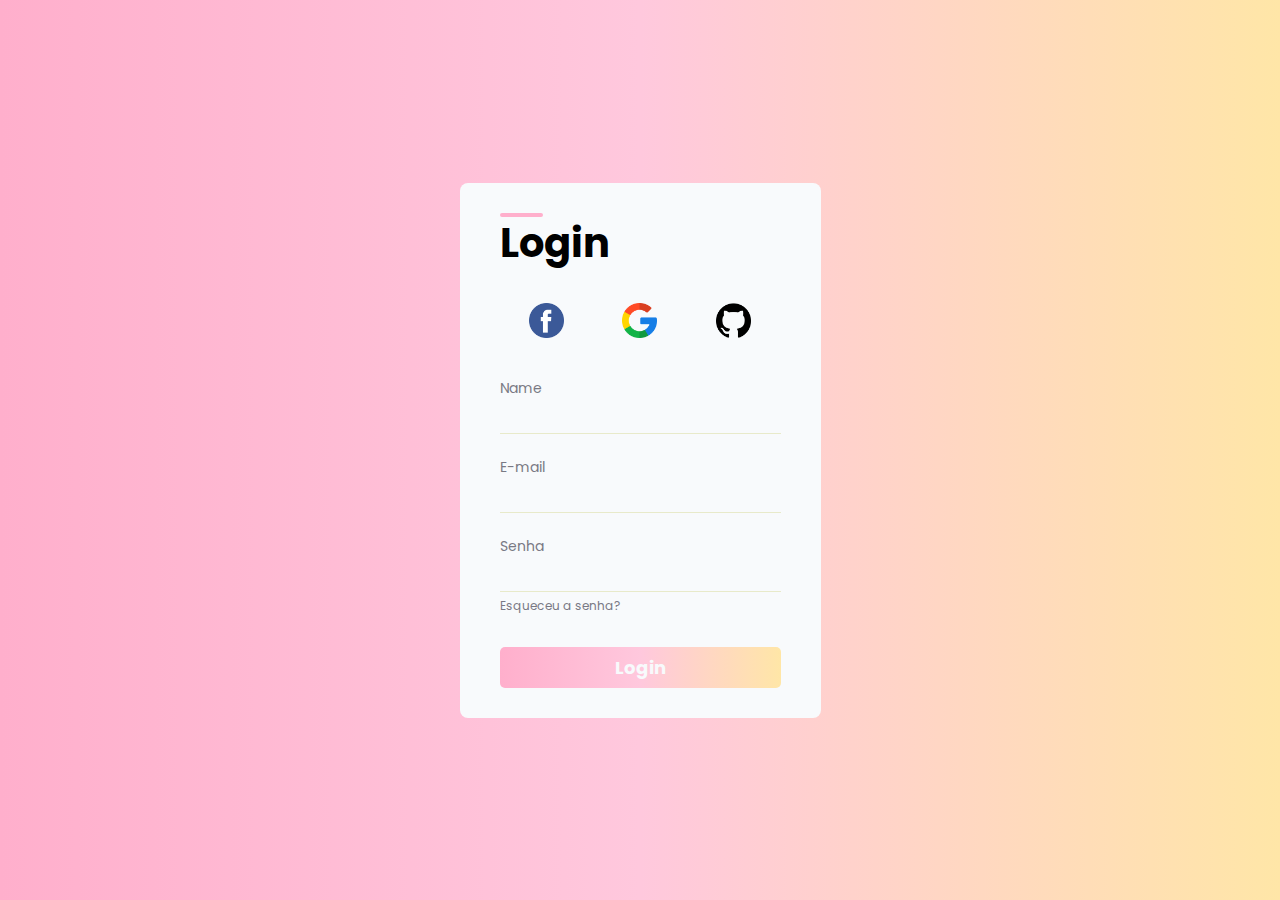
==== login.html @ c8c21b6f "login pronto dark mode" ====
<!DOCTYPE html>
<html lang="pt-br">
<head>
    <meta charset="UTF-8">
    <meta name="viewport" content="width=device-width, initial-scale=1.0">
    <link rel="stylesheet" href="https://cdnjs.cloudflare.com/ajax/libs/font-awesome/6.5.2/css/all.min.css" integrity="sha512-SnH5WK+bZxgPHs44uWIX+LLJAJ9/2PkPKZ5QiAj6Ta86w+fsb2TkcmfRyVX3pBnMFcV7oQPJkl9QevSCWr3W6A==" crossorigin="anonymous" referrerpolicy="no-referrer" />
    
    <link rel="stylesheet" href="assets/css/style.css">

    <title>Login</title>
</head>
<body>
    <main id="container">
        <form id="login_form">
            <div id="form_header">
                <h1>Login</h1>
                <i id="mode_icon" class="fa-solid fa-moon"></i>
            </div>

            <div id="social_media">
                <a href="#">
                    <img src="assets/imgs/facebook.png" alt="Facebook Logo">
                </a>
                <a href="#">
                    <img src="assets/imgs/google.png" alt="Google Logo">
                </a>
                <a href="#">
                    <img src="assets/imgs/github.png" alt="Github Logo">
                </a>
            </div>

            <div id="inputs">
                <div class="input_box">
                    <label for="name">
                        Name 
                        <div class="input_field">
                            <i class="fa-solid fa-user"></i>
                            <input type="text" name="name" id="name">
                        </div>
                    </label>
                </div>

                <div class="input_box">
                    <label for="email">
                        E-mail 
                        <div class="input_field">
                            <i class="fa-solid fa-envelope"></i>
                            <input type="email" name="email" id="email">
                        </div>
                    </label>
                </div>

                <div class="input_box">
                    <label for="password">
                        Senha
                        <div class="input_field">
                            <i class="fa-solid fa-lock"></i>
                            <input type="password" name="senha" id="senha">
                        </div>
                    </label>

                    <div id="forgot_password">
                        <a href="#">
                            Esqueceu a senha?
                        </a>
                    </div>
                </div>
            </div>

            <button type="submit" id="login-button" >
                Login
            </button>
        </form>
    </main>
<script type="text/javascript" src="assets/js/script.js"></script>
</body>
</html>
---- assets/css/style.css ----
@import url('https://fonts.googleapis.com/css2?family=Poppins&display=swap');

:root {
    --color-ligth-50: #f8fafc;

    --color-dark-50: #797984;
    --color-dark-100: #312d37;
    --color-dark-900: #000;

    --color-pink-50: #ffafcc;
    --color-pink-100: #ffc8dd;
    --color-yellow-200: #ffe6a7;

    --color-gradient: linear-gradient(90deg, var(--color-pink-50), var(--color-pink-100), var(--color-yellow-200));
}

* {
    font-family: 'Poppins', sans-serif;
    margin: 0;
    padding: 0;
    box-sizing: border-box;
}

#container {
   height: 100vh;
   width: 100%; 
   background: var(--color-gradient);
   display: flex;
   align-items: center;
   justify-content: center;
}

#login_form {
    background-color: var(--color-ligth-50);
    display: flex;
    flex-direction: column;
    padding: 30px 40px;
    border-radius: 8px;
    gap: 30px;
    box-shadow: 5px, 5px, 8px rgba(0, 0, 0, 0.356);
    height: fit-content;
    animation: dark-to-light 0.3s ease-in-out;
}

#form_header {
    display: flex;
    align-items: center;
    justify-content: space-between;
}

#form_header h1 {
    font-size: 40px;
    position: relative;
}

#form_header h1::before {
    position: absolute;
    content: '';
    width: 40%;
    background-color: var(--color-pink-50);
    height: 4px;
    border-radius: 5px;
}

#mode_icon {
    cursor: pointer;
    font-size: 20px;
}

#social_media {
    display: flex;
    justify-content: space-around;
}

#social_media img {
    width: 35px;
}

#social_media img:hover {
    transform: scale(1.2);
}

#inputs {
    display: flex;
    flex-direction: column;
    align-items: center;
    justify-content: center;
    gap: 20px;
}

.input_box label {
    font-size: 14px;
    color: var(--color-dark-50);
}

.input_field {
    display: flex;
    align-items: center;
    gap: 15px;
    padding: 3px;
    border-bottom: 1px solid #e8eaca ;
}

.input_field i {
    font-size: 18px;
    color: var(--color-dark-900);
}

.input_field input {
    border: none;
    background-color: transparent;
    width: 260px;
    font-size: 18px;
    pad: 0px 5px;
}

.input_field input:focus {
    outline: none;
}

#forgot_password a {
    text-decoration: none;
    font-size: 12px;
    color: var(--color-dark-50);
}

#forgot_password a:hover {
    color: var(--color-pink-100);
}

#login-button {
    border: none;
    background: var(--color-gradient);
    color: var(--color-ligth-50);
    padding: 7px;
    font-size: 18px;
    border-radius: 5px;
    font-weight: bold;
    cursor: pointer;
}

#login-button:hover {
    transform: scale(1.05);
}

.dark#login_form {
    color: var(--color-ligth-50);
    background-color: var(--color-dark-100);
    animation: light-to-dark 0.3s ease-in-out;
}

.dark#login_form .input_field input, 
.dark#login_form .input_field i {
    color: var(--color-ligth-50);
}

@keyframes light-to-dark {
    0% {
        background-color: var(--color-ligth-50);
    }

    100% {
        background-color: var(--color-dark-100);
    }
}

@keyframes dark-to-light {
    0% {
        background-color: var(--color-dark-100);
    }

    100% {
        background-color: var(--color-ligth-50);
    }
}
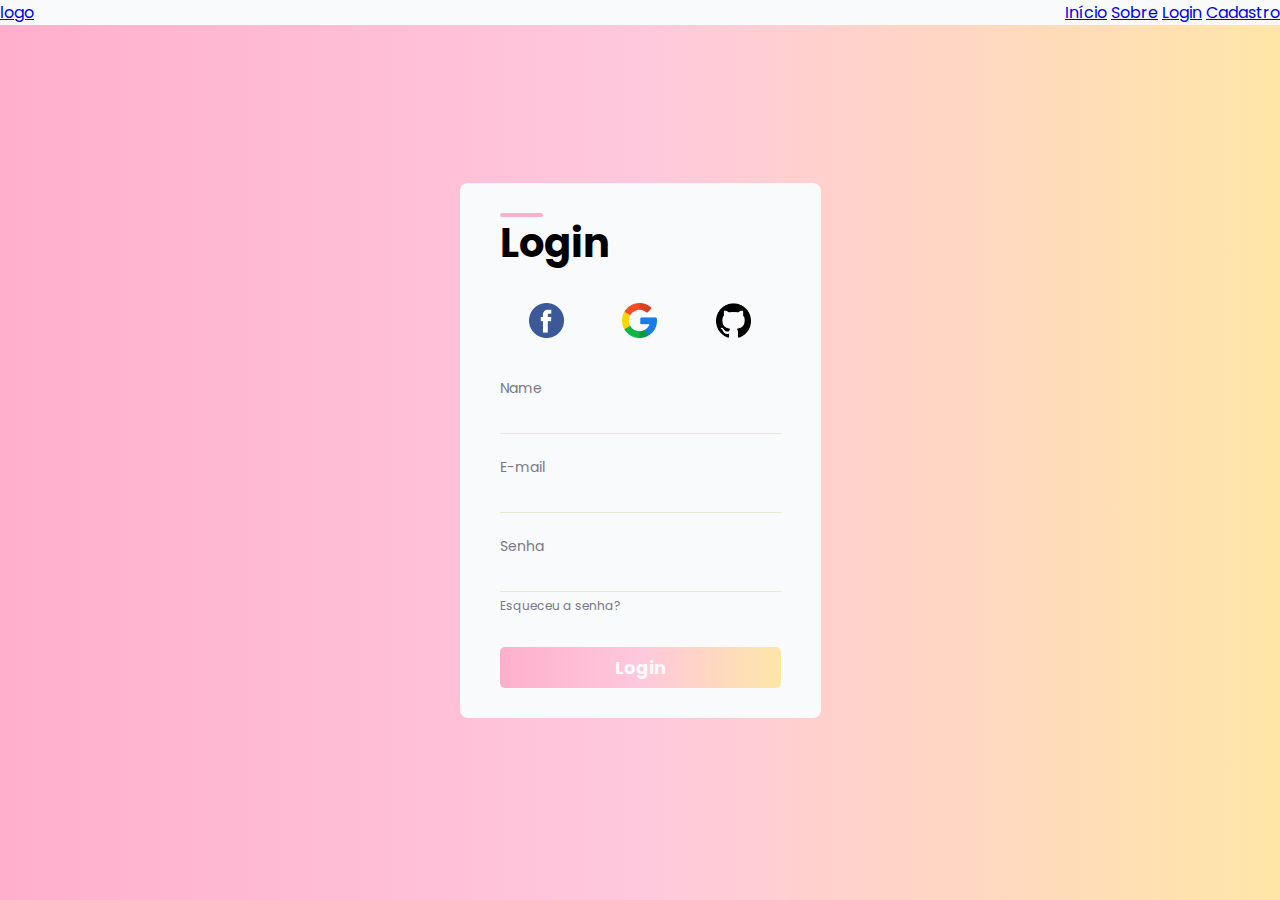
==== commit 596ec6a3: "começando navbar" ====
--- a/login.html
+++ b/login.html
@@ -10,7 +10,20 @@
     <title>Login</title>
 </head>
 <body>
+
+    <header id="header">
+        <a href="#" class="logo">logo</a>
+
+        <nav class="navbar">
+            <a href="#">Início</a>
+            <a href="#">Sobre</a>
+            <a href="#">Login</a>
+            <a href="#">Cadastro</a>
+        </nav>
+    </header>
+
     <main id="container">
+
         <form id="login_form">
             <div id="form_header">
                 <h1>Login</h1>
--- a/assets/css/style.css
+++ b/assets/css/style.css
@@ -19,6 +19,19 @@
     margin: 0;
     padding: 0;
     box-sizing: border-box;
+}
+
+#header {
+    display: flex;
+    position: fixed;
+    top: 0;
+    left: 0;
+    width: 100%;
+    padding: 30px, 100px;
+    background: var(--color-ligth-50);
+    justify-content: space-between;
+    align-items: center;
+    z-index: 100;
 }
 
 #container {
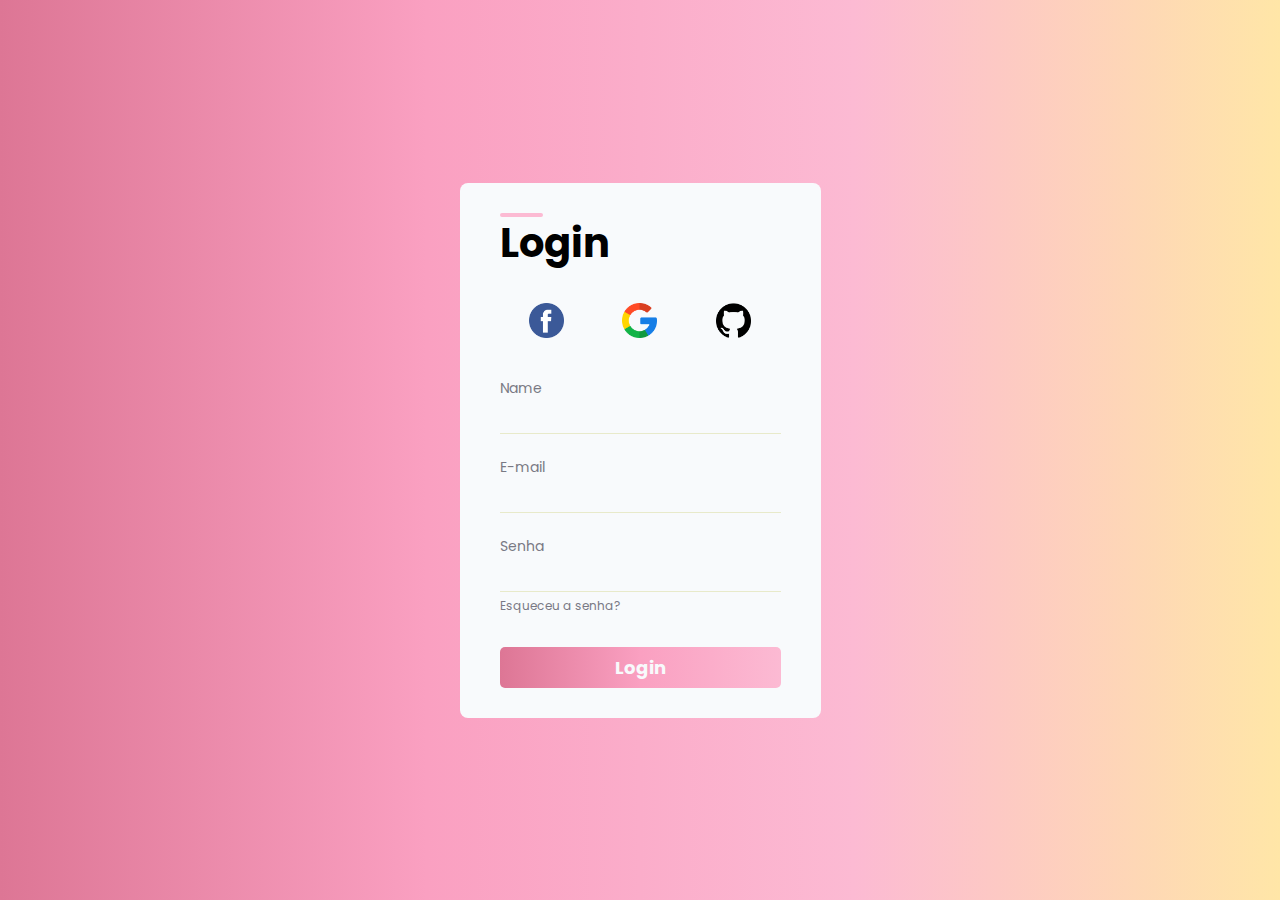
==== commit 543dd250: "tela principal" ====
--- a/login.html
+++ b/login.html
@@ -11,16 +11,6 @@
 </head>
 <body>
 
-    <header id="header">
-        <a href="#" class="logo">logo</a>
-
-        <nav class="navbar">
-            <a href="#">Início</a>
-            <a href="#">Sobre</a>
-            <a href="#">Login</a>
-            <a href="#">Cadastro</a>
-        </nav>
-    </header>
 
     <main id="container">
 
--- a/assets/css/style.css
+++ b/assets/css/style.css
@@ -7,11 +7,14 @@
     --color-dark-100: #312d37;
     --color-dark-900: #000;
 
-    --color-pink-50: #ffafcc;
-    --color-pink-100: #ffc8dd;
+    --color-pink-50: #fcbad3;
+    --color-pink-100:  #faa0c1;
     --color-yellow-200: #ffe6a7;
+    --color-yellow-300: #dd7695;
 
-    --color-gradient: linear-gradient(90deg, var(--color-pink-50), var(--color-pink-100), var(--color-yellow-200));
+    --color-gradient: linear-gradient(90deg, var(--color-yellow-300), var(--color-pink-100), var(--color-pink-50),var(--color-yellow-200));
+    --color-gradient-2: linear-gradient(90deg, var(--color-yellow-300), var(--color-pink-100), var(--color-pink-50));
+
 }
 
 * {
@@ -143,7 +146,7 @@
 
 #login-button {
     border: none;
-    background: var(--color-gradient);
+    background: var(--color-gradient-2);
     color: var(--color-ligth-50);
     padding: 7px;
     font-size: 18px;
